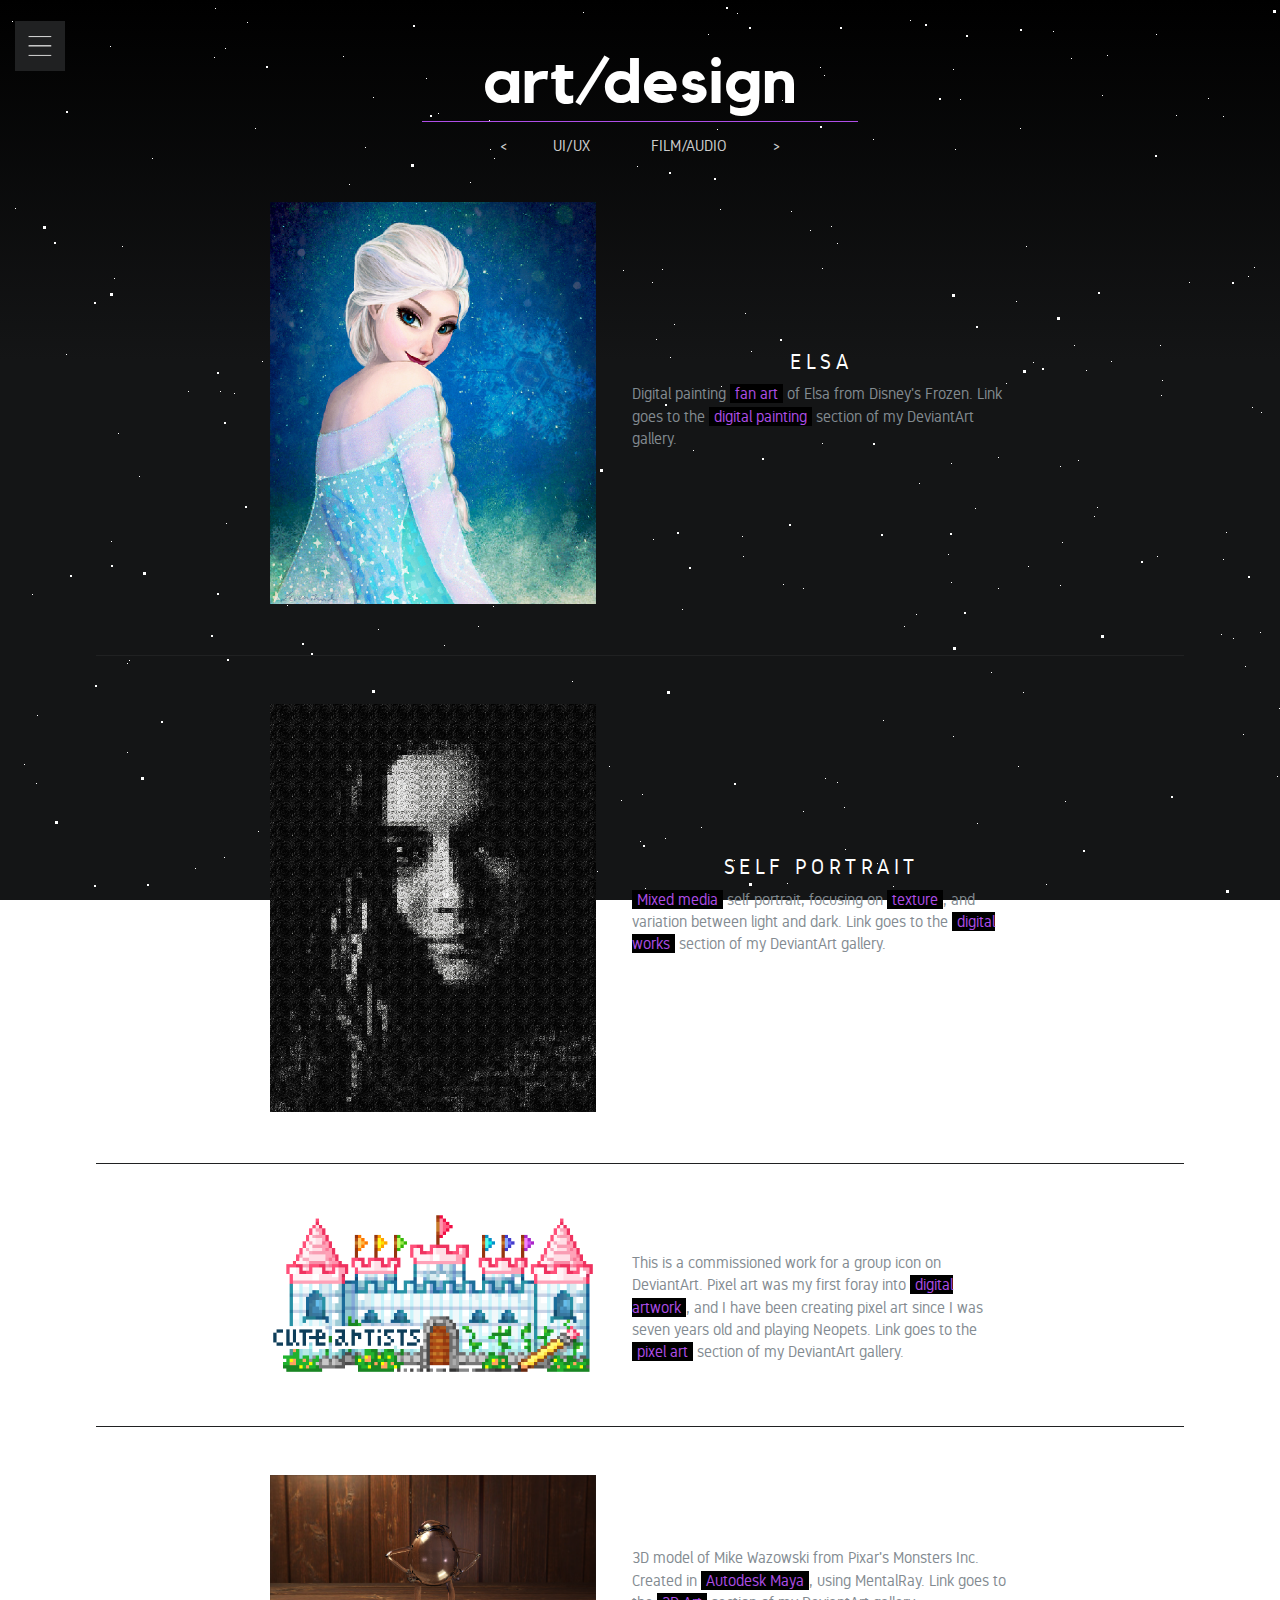
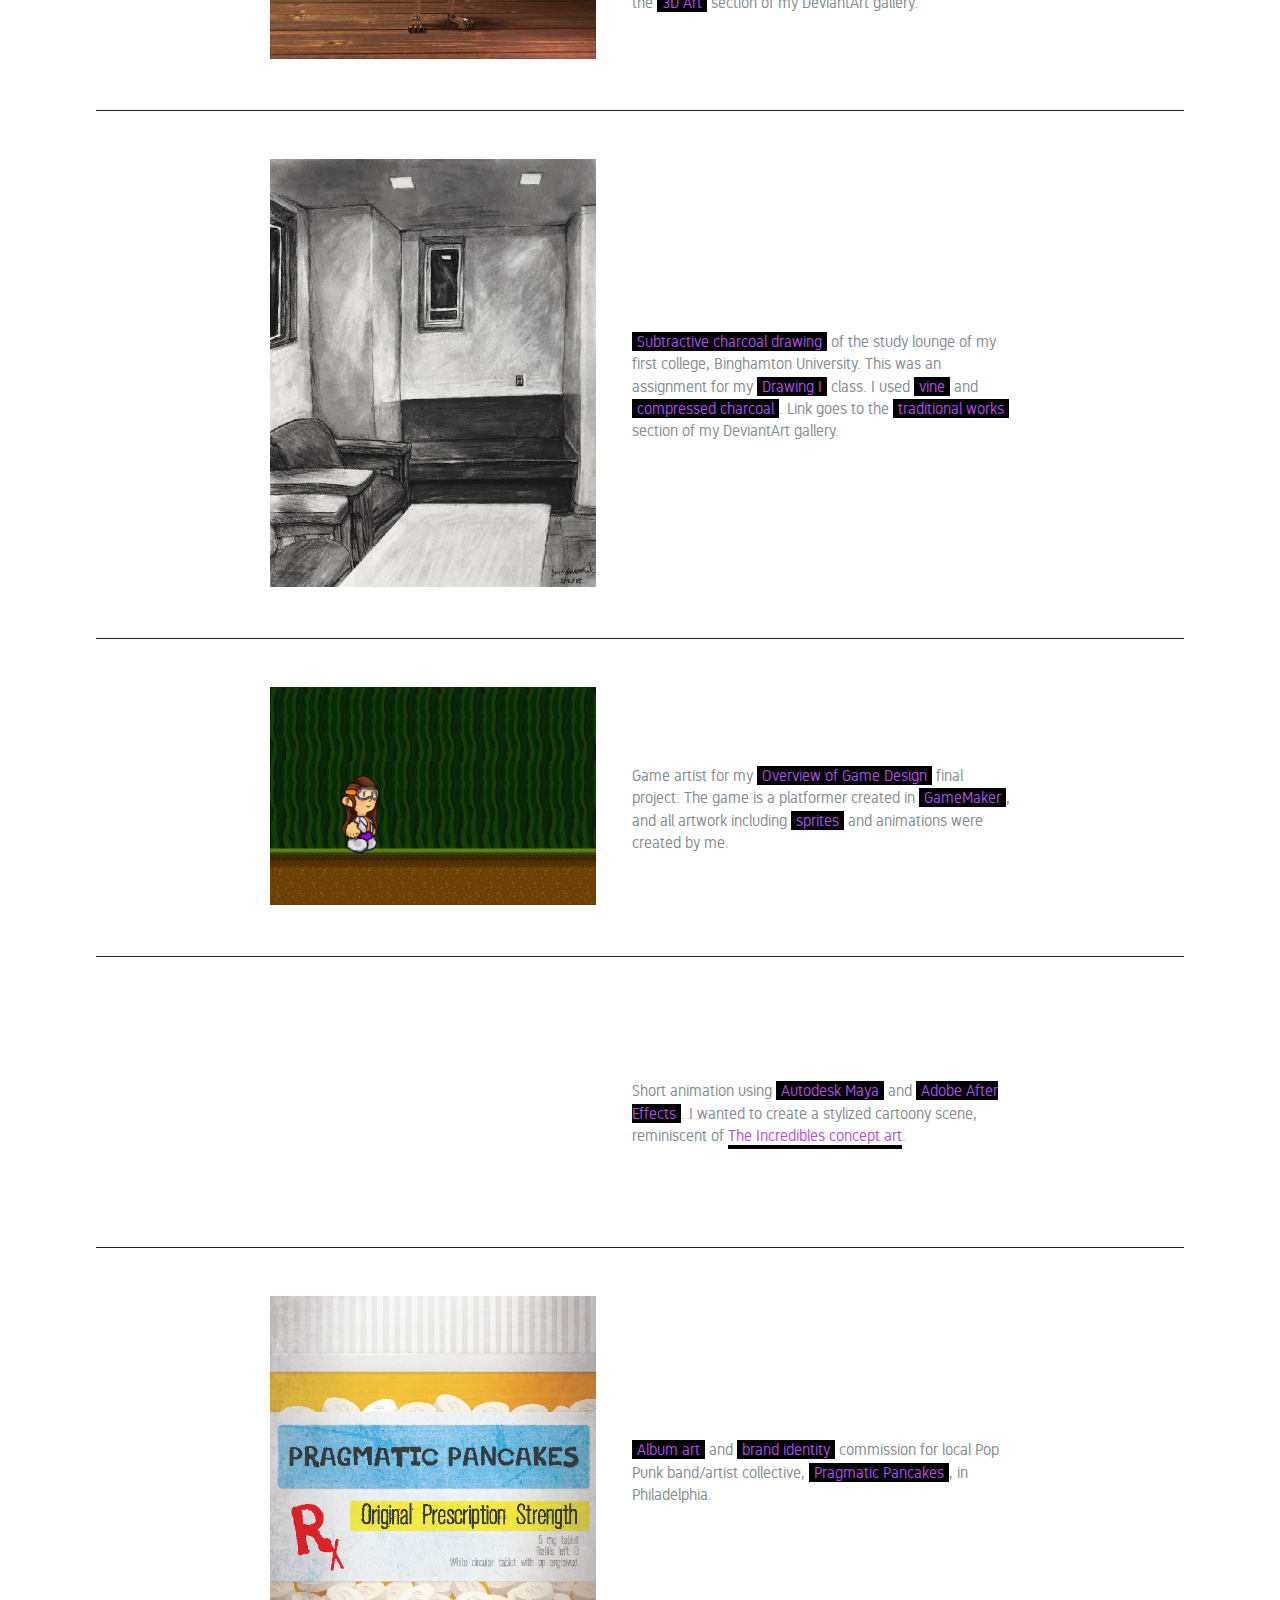
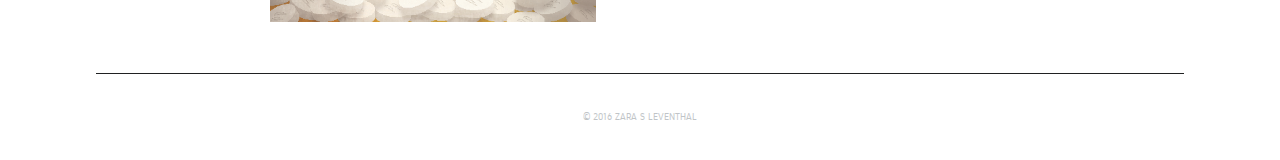
==== art-design.html @ d915e3a4 "added og-types" ====
<!DOCTYPE html>
<html>

<head>
    <meta charset="utf-8">
    <title>Zara || Art/Design</title>
    <meta name="viewport" content="width=device-width, initial-scale=1">
    <link rel='stylesheet prefetch' href='http://netdna.bootstrapcdn.com/bootstrap/3.1.1/css/bootstrap.min.css'>
    <link rel='stylesheet prefetch' href='http://netdna.bootstrapcdn.com/font-awesome/4.0.3/css/font-awesome.css'>
    <link rel="stylesheet" href="css/reset.css" media="screen">
    <link rel="stylesheet" href="css/style.css" media="screen">
    <script src='http://cdnjs.cloudflare.com/ajax/libs/jquery/2.1.3/jquery.min.js'></script>
    <script src="js/nav.js" charset="utf-8"></script>
    <script src="js/hover.js" charset="utf-8"></script>
    <script src="http://s.codepen.io/assets/libs/modernizr.js" type="text/javascript"></script>
    <!-- FAVICON -->
    <link rel="apple-touch-icon" sizes="57x57" href="favicon/apple-icon-57x57.png">
    <link rel="apple-touch-icon" sizes="60x60" href="favicon/apple-icon-60x60.png">
    <link rel="apple-touch-icon" sizes="72x72" href="favicon/apple-icon-72x72.png">
    <link rel="apple-touch-icon" sizes="76x76" href="favicon/apple-icon-76x76.png">
    <link rel="apple-touch-icon" sizes="114x114" href="favicon/apple-icon-114x114.png">
    <link rel="apple-touch-icon" sizes="120x120" href="favicon/apple-icon-120x120.png">
    <link rel="apple-touch-icon" sizes="144x144" href="favicon/apple-icon-144x144.png">
    <link rel="apple-touch-icon" sizes="152x152" href="favicon/apple-icon-152x152.png">
    <link rel="apple-touch-icon" sizes="180x180" href="favicon/apple-icon-180x180.png">
    <link rel="icon" type="image/png" sizes="192x192" href="favicon/android-icon-192x192.png">
    <link rel="icon" type="image/png" sizes="32x32" href="favicon/favicon-32x32.png">
    <link rel="icon" type="image/png" sizes="96x96" href="favicon/favicon-96x96.png">
    <link rel="icon" type="image/png" sizes="16x16" href="http://www.zara-leventhal.com/favicon/favicon-16x16.png">
    <link rel="manifest" href="favicon/manifest.json">
    <meta name="msapplication-TileColor" content="#ffffff">
    <meta name="msapplication-TileImage" content="favicon/ms-icon-144x144.png">
    <meta name="theme-color" content="#ffffff">

    <!-- OG TYPES -->
    <meta property="og:title" content="Zara Leventhal || Portfolio" />
    <meta property="og:type" content="Website" />
    <meta property="og:image" content="http://zara-leventhal.com/img/og.png" />
    <meta property="og:description" content="Zara Leventhal is an Interactive Digital Media student
    at Drexel University." />
      <meta property="og:url" content="http://zara-leventhal.com/" />


</head>

<body>
    <div id='stars'></div>
    <div id='stars2'></div>
    <div id='stars3'></div>

    <div class="nav-class">
        <button href="#" class="toggle-class x">
          <img src="img/x.png" />
        </button>
        <div id="links">
            <ul>
                <li><a href="index.html" class="gradient">Home</a><br><br>
                    <a href="contact.html" class="gradient second">Contact</a><br><br>
                    <a href="resume.html" class="gradient">Resume</a>
                </li>
                <li>
                    <a id="twitter" href="https://twitter.com/zaralev" target="_blank"><img src="img/twitter2.png" alt="Twitter"></a>
                    <a id="github" href="https://github.com/zaralev" target="_blank"><img src="img/github2.png" alt="Github"></a>
                    <a id="vimeo" href="https://vimeo.com/zaralev" target="_blank"><img src="img/vimeo2.png" alt="Vimeo"></a>
                    <a id="linkedin" href="https://www.linkedin.com/in/zaraleventhal" target="_blank"><img src="img/linkedin2.png" alt="LinkedIn"></a>
                </li>
            </ul>
        </div>
    </div>

    <button class="toggle-class">
    <img src="img/hamburger.png" />
    </button>

    <div id="container">
        <h1 class="underline teal">Art/Design</h1>
        <h5 class="next"><a href="ui-ux.html">< UI/UX</a> <a href="film-audio.html">Film/Audio ></a></h5>

        <div class="project art">
            <ul>
                <li>
                    <a href="http://zara-leventhal.deviantart.com/gallery/41516281/Digital-Paintings" target="_blank"><img src="img/elsa.jpg"></a>
                </li>
                <li>
                    <a href="http://zara-leventhal.deviantart.com/gallery/41516281/Digital-Paintings" target="_blank"><h2 class="projLink">Elsa</h2></a>
                    <p> Digital painting <b>fan art</b> of Elsa from Disney's Frozen. Link goes to the <b>digital painting</b> section of my DeviantArt gallery.
                    </p>
                </li>
            </ul>
        </div>

        <div class="project art">
            <ul>
                <li>
                    <a href="http://zara-leventhal.deviantart.com/gallery/31741602/Digital-Works" target="_blank"><img src="img/swirl.jpg"></a>
                </li>
                <li>
                    <a href="http://zara-leventhal.deviantart.com/gallery/31741602/Digital-Works" target="_blank"><h2 class="projLink">Self Portrait</h2></a>
                    <p>
                        <b>Mixed media</b> self portrait, focusing on <b>texture</b>, and variation between light and dark. Link goes to the <b>digital works</b> section of my DeviantArt gallery.
                    </p>
                </li>
            </ul>
        </div>

        <div class="project art">
            <ul>
                <li>
                    <a href="http://zara-leventhal.deviantart.com/gallery/25104016/Pixels" target="_blank"><img src="img/castle.gif"></a>
                </li>
                <li>
                    <a href="http://zara-leventhal.deviantart.com/gallery/25104016/Pixels" target="_blank"><h2 class="projLink">Pixel Art</h2></a>
                    <p>
                        This is a commissioned work for a group icon on DeviantArt. Pixel art was my first foray into <b>digital artwork</b>, and I have been creating pixel art since I was seven years old and playing Neopets. Link goes to the <b>pixel art</b>                        section of my DeviantArt gallery.
                    </p>
                </li>
            </ul>
        </div>

        <div class="project art">
            <ul>
                <li>
                    <a href="http://zara-leventhal.deviantart.com/gallery/44689620/3D-Art" target="_blank"><img src="img/mike.png"></a>
                </li>
                <li>
                    <a href="http://zara-leventhal.deviantart.com/gallery/44689620/3D-Art" target="_blank"><h2 class="projLink">Glassy Mike</h2></a>
                    3D model of Mike Wazowski from Pixar's Monsters Inc. Created in <B>Autodesk Maya</b>, using MentalRay. Link goes to the <b>3D Art</b> section of my DeviantArt gallery.
                    </p>
                </li>
            </ul>
        </div>

        <div class="project art">
            <ul>
                <li>
                    <a href="http://zara-leventhal.deviantart.com/gallery/33961153/Traditional-Art" target="_blank"><img src="img/study.jpg"></a>
                </li>
                <li>
                    <a href="http://zara-leventhal.deviantart.com/gallery/33961153/Traditional-Art" target="_blank"><h2 class="projLink">Subtractive Charcoal</h2></a>
                    <p>
                        <b>Subtractive charcoal drawing</b> of the study lounge of my first college, Binghamton University. This was an assignment for my <b>Drawing I</b> class. I used <b>vine</b> and <b>compressed charcoal</b>. Link goes to the <b>traditional works</b>                        section of my DeviantArt gallery.
                    </p>
                </li>
            </ul>
        </div>

        <div class="project art">
            <ul>
                <li>
                    <a href="http://zaralev.github.io/avas-tiny-adventure/" target="_blank"><img src="img/ava.png"></a>
                </li>
                <li>
                    <a href="http://zaralev.github.io/avas-tiny-adventure/" target="_blank"><h2 class="projLink">Sprite Game Art</h2></a>
                    <p>
                        Game artist for my <b>Overview of Game Design</b> final project. The game is a platformer created in <b>GameMaker</b>, and all artwork including <b>sprites</b> and animations were created by me.
                    </p>
                </li>
            </ul>
        </div>

        <div class="project art">
            <ul>
                <li>
                    <iframe src="https://player.vimeo.com/video/181722795?color=af4ee7&byline=0&portrait=0" width="340" height="191" frameborder="0" webkitallowfullscreen mozallowfullscreen allowfullscreen></iframe>
                </li>
                <li>
                    <a href="" target="_blank"><h2 class="projLink">Car Chase Animation</h2></a>
                    <p>
                        Short animation using <b>Autodesk Maya</b> and <b>Adobe After Effects</b>. I wanted to create a stylized cartoony scene, reminiscent of <a href="http://louromano.blogspot.com/2008/10/more-incredibles.html" target="_blank">The Incredibles concept art</a>.
                    </p>
                </li>
            </ul>
        </div>

        <div class="project art">
            <ul>
                <li>
                    <a href="https://pragmaticpancakes.bandcamp.com/" target="_blank"> <img src="img/pancake.jpg" /></a>
                </li>
                <li>
                    <a href="https://pragmaticpancakes.bandcamp.com/" target="_blank"><h2 class="projLink">Band Album Art</h2></a>
                    <p>
                        <b>Album art</b> and <b>brand identity</b> commission for local Pop Punk band/artist collective, <b>Pragmatic Pancakes</b>, in Philadelphia.
                    </p>
                </li>
            </ul>
        </div>

        <footer class="projectFooter">© 2016 Zara S Leventhal</footer>
    </div>

</body>

</html>
---- css/style.css ----
@import url(stars.css);
@font-face {
  font-family: 'kollektif';
  src: url("../font/kollektif.woff2") format("woff2"), url("../font/kollektif.woff") format("woff");
  font-weight: normal;
  font-style: normal; }
@font-face {
  font-family: 'gidole';
  src: url("../font/gidole.woff2") format("woff2"), url("../font/gidole.woff") format("woff");
  font-weight: normal;
  font-style: normal; }
#stars {
  overflow: hidden; }

#stars2 {
  overflow: hidden; }

#stars3 {
  overflow: hidden; }

* {
  box-sizing: border-box; }

html {
  height: 100%; }

a:active,
a:link,
a:visited {
  text-decoration: none; }

body {
  min-height: 100%;
  margin: 0;
  background-color: #141516;
  background: -moz-linear-gradient(top, #000000 0%, #141516 40%, #141516 100%);
  background: -webkit-gradient(left top, left bottom, color-stop(0%, #000000), color-stop(32%, #141516), color-stop(100%, #141516));
  background: -webkit-linear-gradient(top, #000000 0%, #141516 40%, #141516 100%);
  background: -o-linear-gradient(top, #000000 0%, #141516 40%, #141516 100%);
  background: -ms-linear-gradient(top, #000000 0%, #141516 40%, #141516 100%);
  background: linear-gradient(to bottom, #000000 0%, #141516 40%, #141516 100%);
  filter: progid:DXImageTransform.Microsoft.gradient( startColorstr=  '#000000', endColorstr='#141516', GradientType=0 );
  background-repeat: no-repeat;
  background-attachment: fixed; }

h1 {
  font-family: "kollektif", Helvetica, sans-serif;
  color: #fff;
  text-transform: lowercase;
  text-align: center;
  font-size: 8em;
  transition: 400ms ease-out; }

.underline {
  font-size: 4em;
  padding-bottom: 0.1em;
  margin-bottom: 1em;
  padding-top: 0.2em;
  width: 80%;
  margin: auto; }
  @media screen and (min-width: 944px) {
    .underline {
      width: 40%; } }

.purple {
  border-bottom: 1px solid #19e1af; }

.gold {
  border-bottom: 1px solid #ffe00d; }

.teal {
  border-bottom: 1px solid #af4ee7; }

h2 {
  font-family: "gidole", Helvetica, sans-serif;
  text-transform: lowercase;
  color: #838b91;
  text-align: center;
  font-size: 1.7em;
  margin-top: -0.4em;
  transition: 400ms ease-out; }

h3 {
  font-family: "gidole", Helvetica, sans-serif;
  text-transform: lowercase;
  color: #fff;
  border-bottom: 1px solid #202122;
  width: 50%;
  margin: 1em auto auto;
  text-align: center;
  padding-bottom: 0.5em;
  margin-bottom: 1em;
  font-size: 1.2em; }

h5.next {
  width: 90%;
  text-transform: uppercase;
  margin: auto;
  word-spacing: 2.6em;
  margin-top: 1em;
  transition: 400ms ease; }
  h5.next a {
    color: #ccc;
    transition: 400ms ease;
    padding: 0.5em; }
    h5.next a:active, h5.next a:hover {
      color: #fff;
      background-color: #000;
      transition: 400ms ease; }
  @media only screen and (min-device-width: 320px) and (max-device-width: 480px) {
    h5.next {
      word-spacing: 1.5em; } }

.logo {
  cursor: pointer; }
  .logo:active, .logo:hover {
    text-decoration: none; }
    .logo:active h1,
    .logo:active h2, .logo:hover h1,
    .logo:hover h2 {
      opacity: 0.7; }

.category {
  position: relative;
  top: 1em;
  display: inline-block;
  width: 70%;
  margin: 2em;
  cursor: pointer;
  padding: 1em; }
  .category ul li {
    list-style-type: none;
    text-transform: uppercase;
    line-height: 200%;
    font-size: 0.9em; }
  @media screen and (min-width: 944px) {
    .category {
      top: 3em;
      width: 25%; } }

#image {
  position: absolute; }

.circle {
  transition: 1s ease-out;
  border-radius: 50%;
  border: 1px solid rgba(20, 21, 22, 0); }
  .circle:active, .circle:hover {
    border: 1px solid #19e1af; }
    .circle:active .view, .circle:hover .view {
      color: #fff;
      background-color: #2e3033; }
  @media only screen and (min-device-width: 320px) and (max-device-width: 480px) {
    .circle {
      border: 1px solid #19e1af; } }

.triangle {
  transition: 1s ease-out;
  border-radius: 4em;
  border: 1px solid rgba(20, 21, 22, 0); }
  .triangle:active, .triangle:hover {
    border: 1px solid #ffe00d; }
    .triangle:active .view, .triangle:hover .view {
      color: #fff;
      background-color: #2e3033; }
  @media only screen and (min-device-width: 320px) and (max-device-width: 480px) {
    .triangle {
      border: 1px solid #ffe00d; } }

@keyframes rotate-right {
  from {
    transform: rotate(0deg); }
  to {
    transform: rotate(360deg); } }
.square {
  transition: 1s ease-out;
  border: 1px solid rgba(20, 21, 22, 0); }
  .square:active, .square:hover {
    border: 1px solid #af4ee7; }
    .square:active .view, .square:hover .view {
      color: #fff;
      background-color: #2e3033; }
  @media only screen and (min-device-width: 320px) and (max-device-width: 480px) {
    .square {
      border: 1px solid #af4ee7; } }

.view {
  width: 120px;
  padding: 0.5em;
  margin: 1em 2em 2em;
  background-color: #202122;
  transition: 0.4s ease; }

#container {
  text-align: center;
  position: relative;
  top: 4em;
  transition: 400ms ease-out;
  font-family: "gidole", Helvetica, sans-serif;
  color: #838b91; }
  @media screen and (min-width: 944px) {
    #container {
      height: 92vh; } }
  @media screen and (min-width: 700px) {
    #container {
      top: 2em;
      padding-bottom: 2em;
      width: 85%;
      margin: auto; } }

footer {
  padding: 4em;
  display: block;
  width: 100%;
  text-align: center;
  position: relative;
  bottom: 0;
  font-size: 0.6em;
  text-transform: uppercase;
  color: #838b91;
  opacity: 0.5;
  transition: 400ms ease; }
  @media screen and (min-width: 944px) {
    footer {
      position: absolute;
      padding: 0; } }

.projectFooter {
  position: relative;
  padding: 4em; }

.toggle-class img {
  width: 50px; }

.x {
  position: relative;
  top: 0.4em;
  left: 0; }

.nav-class {
  position: absolute;
  left: -100%;
  top: 0;
  z-index: 9999;
  width: 100%;
  height: 100%;
  background: rgba(0, 0, 0, 0.97);
  padding: 10px;
  -webkit-transition: 300ms ease all;
  -moz-transition: 300ms ease all;
  -ms-transition: 300ms ease all;
  -o-transition: 300ms ease all;
  transition: 300ms ease all; }
  @media screen and (min-width: 500px) {
    .nav-class {
      padding: 10px;
      transition: 0.3s ease-out; } }

.toggle-class {
  padding: 0;
  position: absolute;
  z-index: 50;
  margin-top: -0.4em; }
  @media screen and (min-width: 500px) {
    .toggle-class {
      margin-top: 0;
      padding: 15px;
      transition: 0.3s ease-out; } }

.show {
  -webkit-transform: translateX(300px);
  transform: translateX(300px);
  -webkit-transform: translate3d(0, 0, 0);
  transform: translate3d(100%, 0, 0); }

button {
  background: transparent;
  border: none;
  padding: 0; }
  button:focus {
    outline: none; }

#links {
  width: 100%;
  margin: auto;
  text-align: center;
  margin-top: 20vh; }
  #links ul {
    margin: 0;
    padding: 0;
    text-align: center; }
    #links ul li {
      list-style-type: none;
      text-align: center;
      margin-top: 1em; }
      #links ul li img {
        max-width: 40px;
        margin: 1.5em 0.8em;
        transition: 400ms ease;
        border-radius: 10%;
        cursor: pointer;
        opacity: 0.4; }
        @media screen and (min-width: 944px) {
          #links ul li img {
            max-width: 50px;
            margin: 2em 1em; } }

#twitter {
  transition: 400ms ease; }
  #twitter:active, #twitter:hover {
    background-color: rgba(0, 186, 254, 0.8); }
    #twitter:active img, #twitter:hover img {
      opacity: 1; }

#github {
  transition: 400ms ease; }
  #github:active, #github:hover {
    background-color: rgba(0, 255, 33, 0.8); }
    #github:active img, #github:hover img {
      opacity: 1; }

#vimeo {
  transition: 400ms ease; }
  #vimeo:active, #vimeo:hover {
    background-color: rgba(255, 36, 200, 0.8); }
    #vimeo:active img, #vimeo:hover img {
      opacity: 1; }

#linkedin {
  transition: 400ms ease; }
  #linkedin:active, #linkedin:hover {
    background-color: rgba(255, 134, 36, 0.8); }
    #linkedin:active img, #linkedin:hover img {
      opacity: 1; }

ul .gradient {
  color: #fff;
  font-family: "kollektif", Helvetica, sans-serif;
  text-transform: lowercase;
  line-height: 120%;
  padding: 0 0.2em;
  font-size: 4em; }

ul li a.gradient:first-child {
  background-image: linear-gradient(rgba(25, 225, 175, 0.5) 0%, rgba(25, 225, 175, 0.5) 100%);
  background-repeat: repeat-y;
  background-size: 0 0;
  background-position: 0 65%;
  transition: 400ms ease; }
  ul li a.gradient:first-child:active, ul li a.gradient:first-child:hover {
    color: #141516;
    text-decoration: none;
    background-image: linear-gradient(#19e1af 0%, #19e1af 100%);
    background-size: 100% 1em; }

.second {
  background-image: linear-gradient(rgba(255, 224, 13, 0.5) 0%, rgba(255, 224, 13, 0.5) 100%);
  background-repeat: repeat-y;
  background-size: 0 0;
  background-position: 0 65%;
  transition: 400ms ease; }
  .second:active, .second:hover {
    color: #141516;
    text-decoration: none;
    background-image: linear-gradient(#ffe00d 0%, #ffe00d 100%);
    background-size: 100% 1em; }

ul li a.gradient:last-child {
  background-image: linear-gradient(rgba(175, 78, 231, 0.5) 0%, rgba(175, 78, 231, 0.5) 100%);
  background-repeat: repeat-y;
  background-size: 0 0;
  background-position: 0 65%;
  transition: 400ms ease; }
  ul li a.gradient:last-child:active, ul li a.gradient:last-child:hover {
    color: #141516;
    text-decoration: none;
    background-image: linear-gradient(#af4ee7 0%, #af4ee7 100%);
    background-size: 100% 1em; }

.project {
  border-bottom: 1px solid #202122; }
  .project ul {
    margin: 2em; }
    .project ul li {
      list-style-type: none;
      display: inline-table;
      padding: 1.2em;
      vertical-align: middle; }
      @media screen and (min-width: 944px) {
        .project ul li {
          padding: 1em; } }
      @media only screen and (min-device-width: 320px) and (max-device-width: 480px) {
        .project ul li iframe {
          width: 300px;
          height: 150px; } }
      .project ul li a:active, .project ul li a:hover {
        text-decoration: none; }
      .project ul li:first-child {
        width: 100%;
        text-align: center; }
        @media only screen and (min-device-width: 320px) and (max-device-width: 480px) {
          .project ul li:first-child {
            text-align: left; } }
        @media screen and (min-width: 944px) {
          .project ul li:first-child {
            width: 35%; } }
        .project ul li:first-child img {
          max-width: 100%;
          transition: 400ms ease;
          cursor: pointer; }
          .project ul li:first-child img:hover {
            opacity: 1; }
      .project ul li:last-child {
        width: 100%;
        text-align: justify;
        line-height: 140%; }
        @media screen and (min-width: 944px) {
          .project ul li:last-child {
            width: 40%;
            text-align: left; } }
      .project ul li h2 {
        font-family: "gidole", Helvetica, sans-serif;
        text-transform: uppercase;
        color: #fff;
        text-align: center;
        font-size: 1.4em;
        margin: -0.4em auto 0.5em;
        transition: 400ms ease-out;
        letter-spacing: 0.2em; }

.uiux .projLink {
  background-image: linear-gradient(#19e1af 100%, #19e1af 0%);
  background-repeat: repeat-y;
  background-size: 0 0;
  background-position: 50% 0;
  transition: 400ms ease; }
  .uiux .projLink:active, .uiux .projLink:hover {
    color: #000;
    text-decoration: none;
    background-image: linear-gradient(#19e1af 0%, #19e1af 100%);
    background-size: 100% 1em; }
.uiux b {
  color: #19e1af;
  background-color: black;
  padding: 0 0.3em;
  opacity: 1; }

.film ul li a img {
  border: 1px solid rgba(255, 224, 13, 0.8); }
.film ul li iframe {
  margin-left: -1em; }
.film .projLink {
  background-image: linear-gradient(#ffe00d 100%, #ffe00d 0%);
  background-repeat: repeat-y;
  background-size: 0 0;
  background-position: 50% 0;
  transition: 400ms ease; }
  .film .projLink:active, .film .projLink:hover {
    color: #000;
    text-decoration: none;
    background-image: linear-gradient(#ffe00d 0%, #ffe00d 100%);
    background-size: 100% 1em; }
.film b {
  color: #ffe00d;
  background-color: black;
  padding: 0 0.3em;
  opacity: 1; }

.art ul li iframe {
  margin-left: -1em; }
.art .projLink {
  background-image: linear-gradient(#af4ee7 100%, #ffe00d 0%);
  background-repeat: repeat-y;
  background-size: 0 0;
  background-position: 50% 0;
  transition: 400ms ease; }
  .art .projLink:active, .art .projLink:hover {
    color: #000;
    text-decoration: none;
    background-image: linear-gradient(#af4ee7 0%, #af4ee7 100%);
    background-size: 100% 1em; }
.art p a {
  color: #af4ee7;
  border-bottom: 4px solid #000; }
  .art p a:active, .art p a:hover {
    color: #cb71ff; }
.art b {
  color: #af4ee7;
  background-color: black;
  padding: 0 0.3em;
  opacity: 1; }

#bio {
  display: block;
  width: 90%;
  margin: 0.7em auto 0;
  line-height: 180%;
  padding: 1em; }
  #bio a {
    color: #000;
    background-color: #19e1af;
    transition: 400ms ease; }
    #bio a:active, #bio a:hover {
      color: #fff;
      background-color: #000;
      transition: 400ms ease; }
  @media screen and (min-width: 944px) {
    #bio {
      width: 60%;
      margin-top: 2em; } }

#email {
  margin: 2em auto;
  display: block;
  font-size: 1.6em;
  color: #19e1af;
  transition: 400ms ease;
  letter-spacing: 0.2em; }
  #email:active, #email:hover {
    color: #ffe00d; }
  @media screen and (min-width: 944px) {
    #email {
      width: 60%;
      font-size: 2em; } }

#social a img {
  margin: 1em;
  opacity: 0.5;
  width: 40px; }
  @media screen and (min-width: 944px) {
    #social a img {
      width: 70px; } }

#social {
  margin-bottom: 5em; }
  @media screen and (min-width: 944px) {
    #social {
      margin-bottom: 6em; } }

/*# sourceMappingURL=style.css.map */
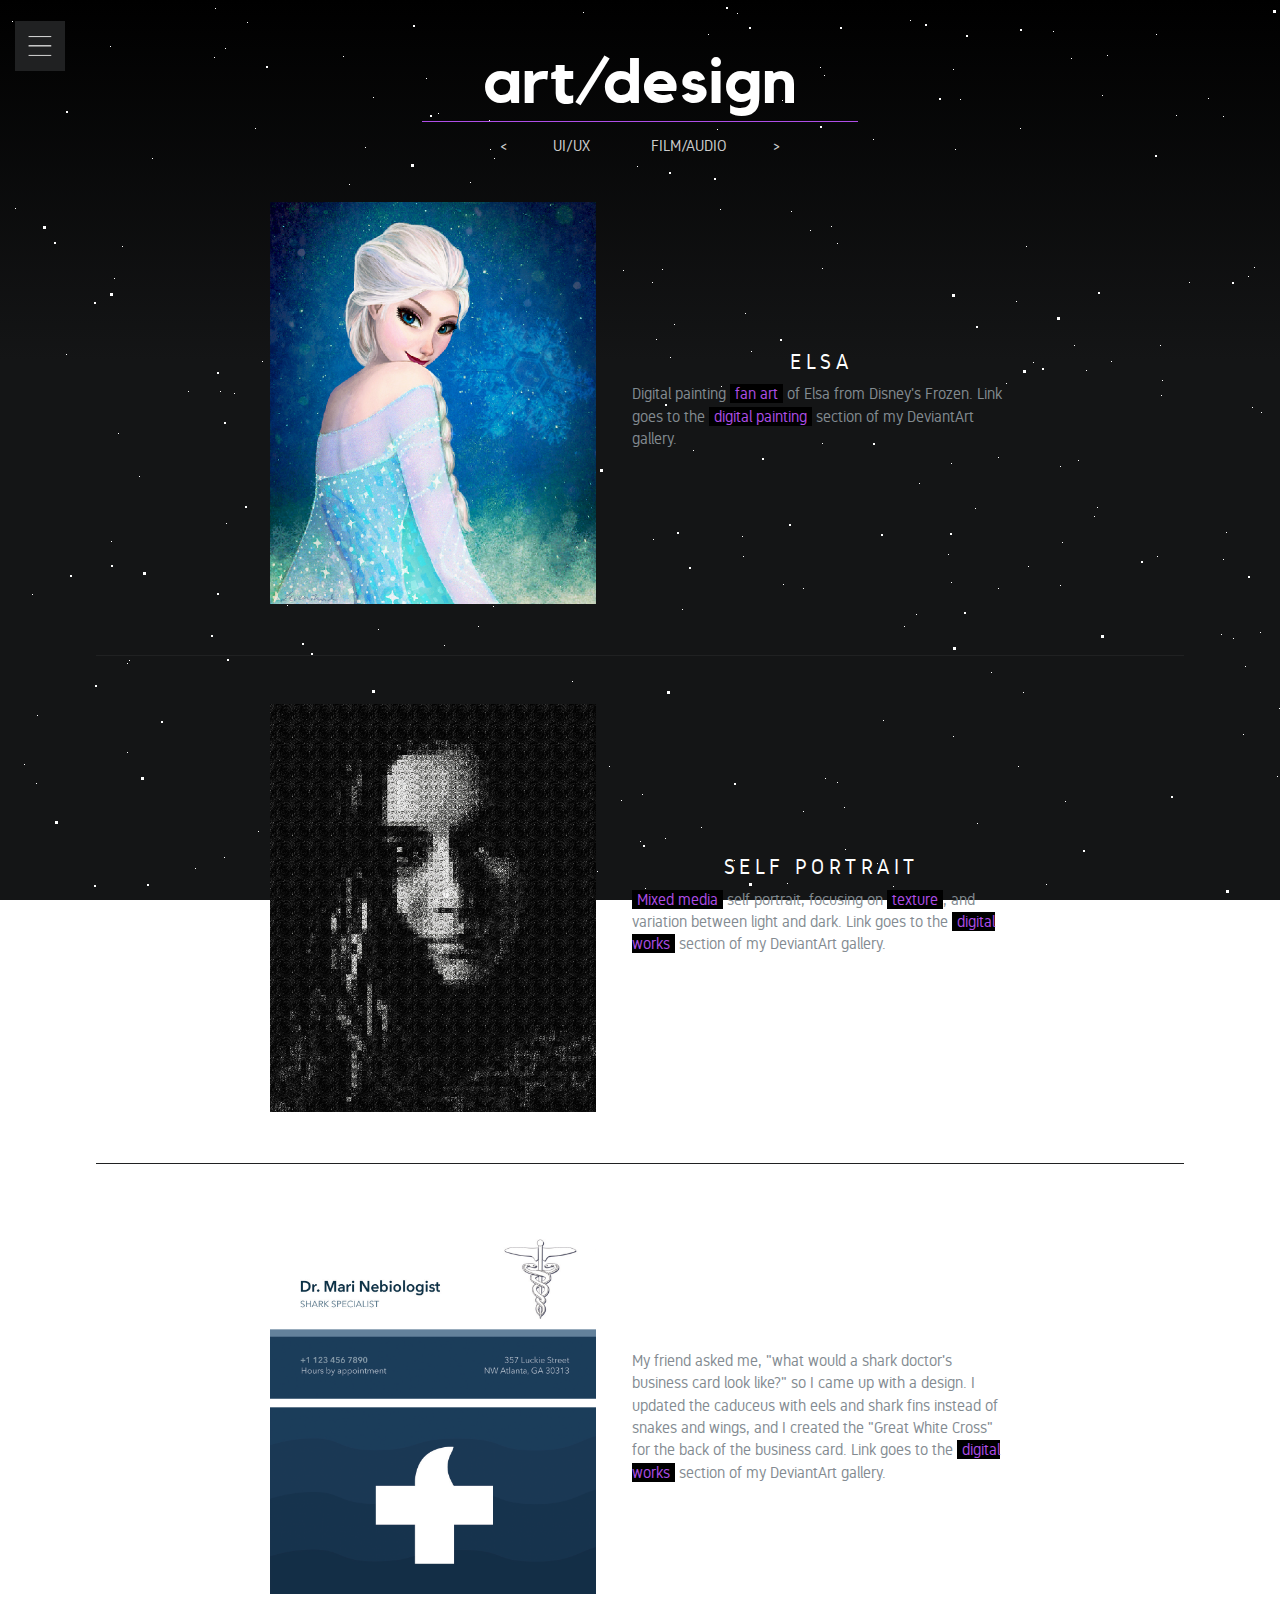
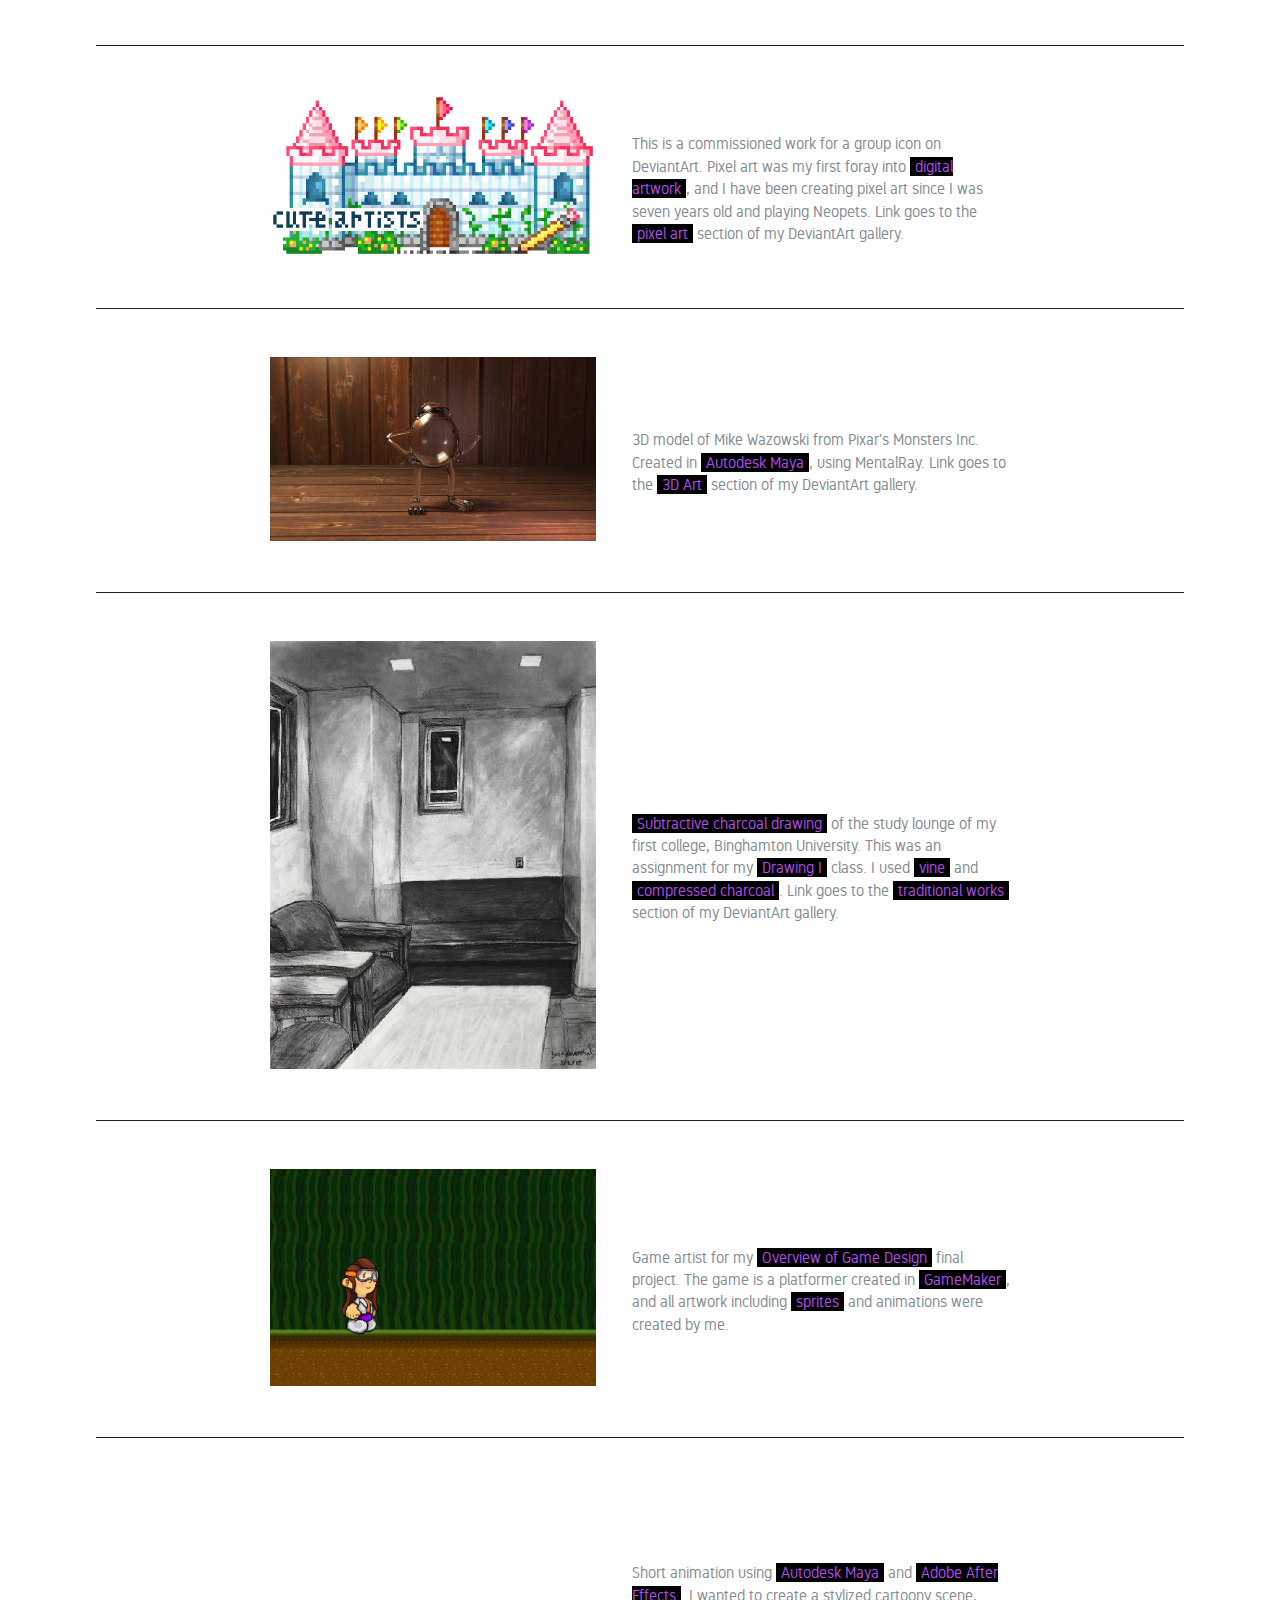
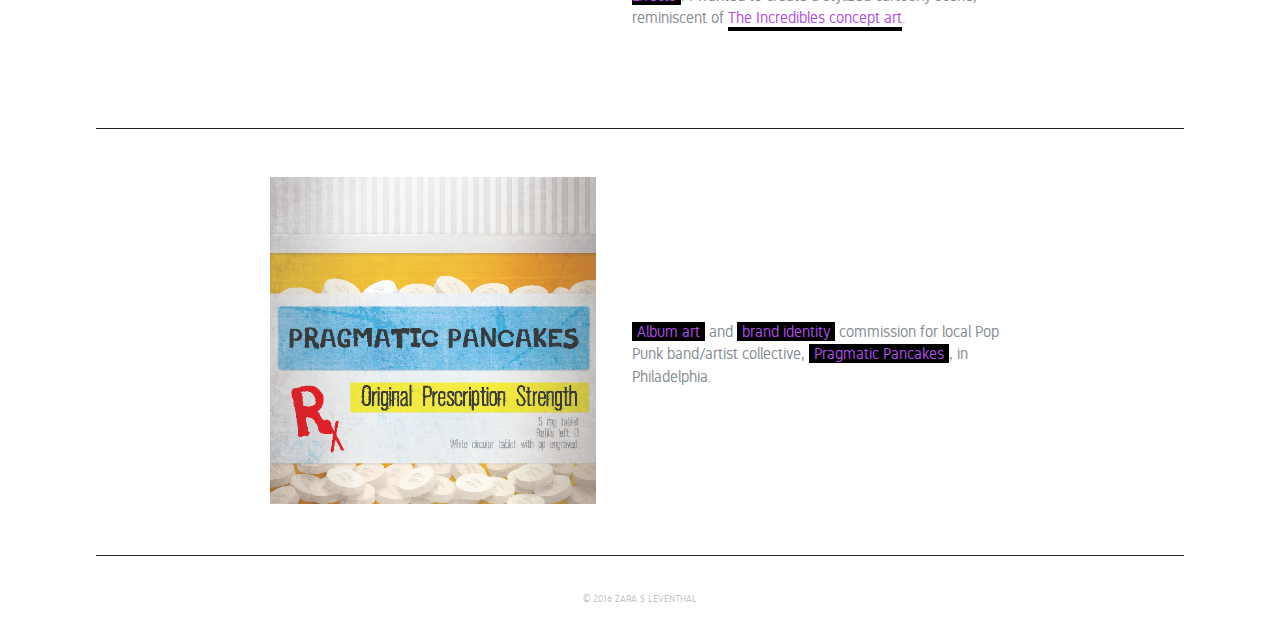
==== commit 4fd8323e: "added shark doctor business card" ====
--- a/art-design.html
+++ b/art-design.html
@@ -106,6 +106,21 @@
         <div class="project art">
             <ul>
                 <li>
+                    <a href="http://zara-leventhal.deviantart.com/gallery/31741602/Digital-Works" target="_blank"><img src="img/shark.png"></a>
+                </li>
+                <li>
+                    <a href="http://zara-leventhal.deviantart.com/gallery/31741602/Digital-Works" target="_blank"><h2 class="projLink">Shark Doctor</h2></a>
+                    <p>
+                        My friend asked me, "what would a shark doctor's business card look like?" so I came up with a design. I updated the caduceus with eels and shark fins instead of snakes and wings, and I created the "Great White Cross" for the back of the business card. Link goes to the <b>digital works</b> section of my DeviantArt gallery.
+                    </p>
+                </li>
+            </ul>
+        </div>
+
+
+        <div class="project art">
+            <ul>
+                <li>
                     <a href="http://zara-leventhal.deviantart.com/gallery/25104016/Pixels" target="_blank"><img src="img/castle.gif"></a>
                 </li>
                 <li>
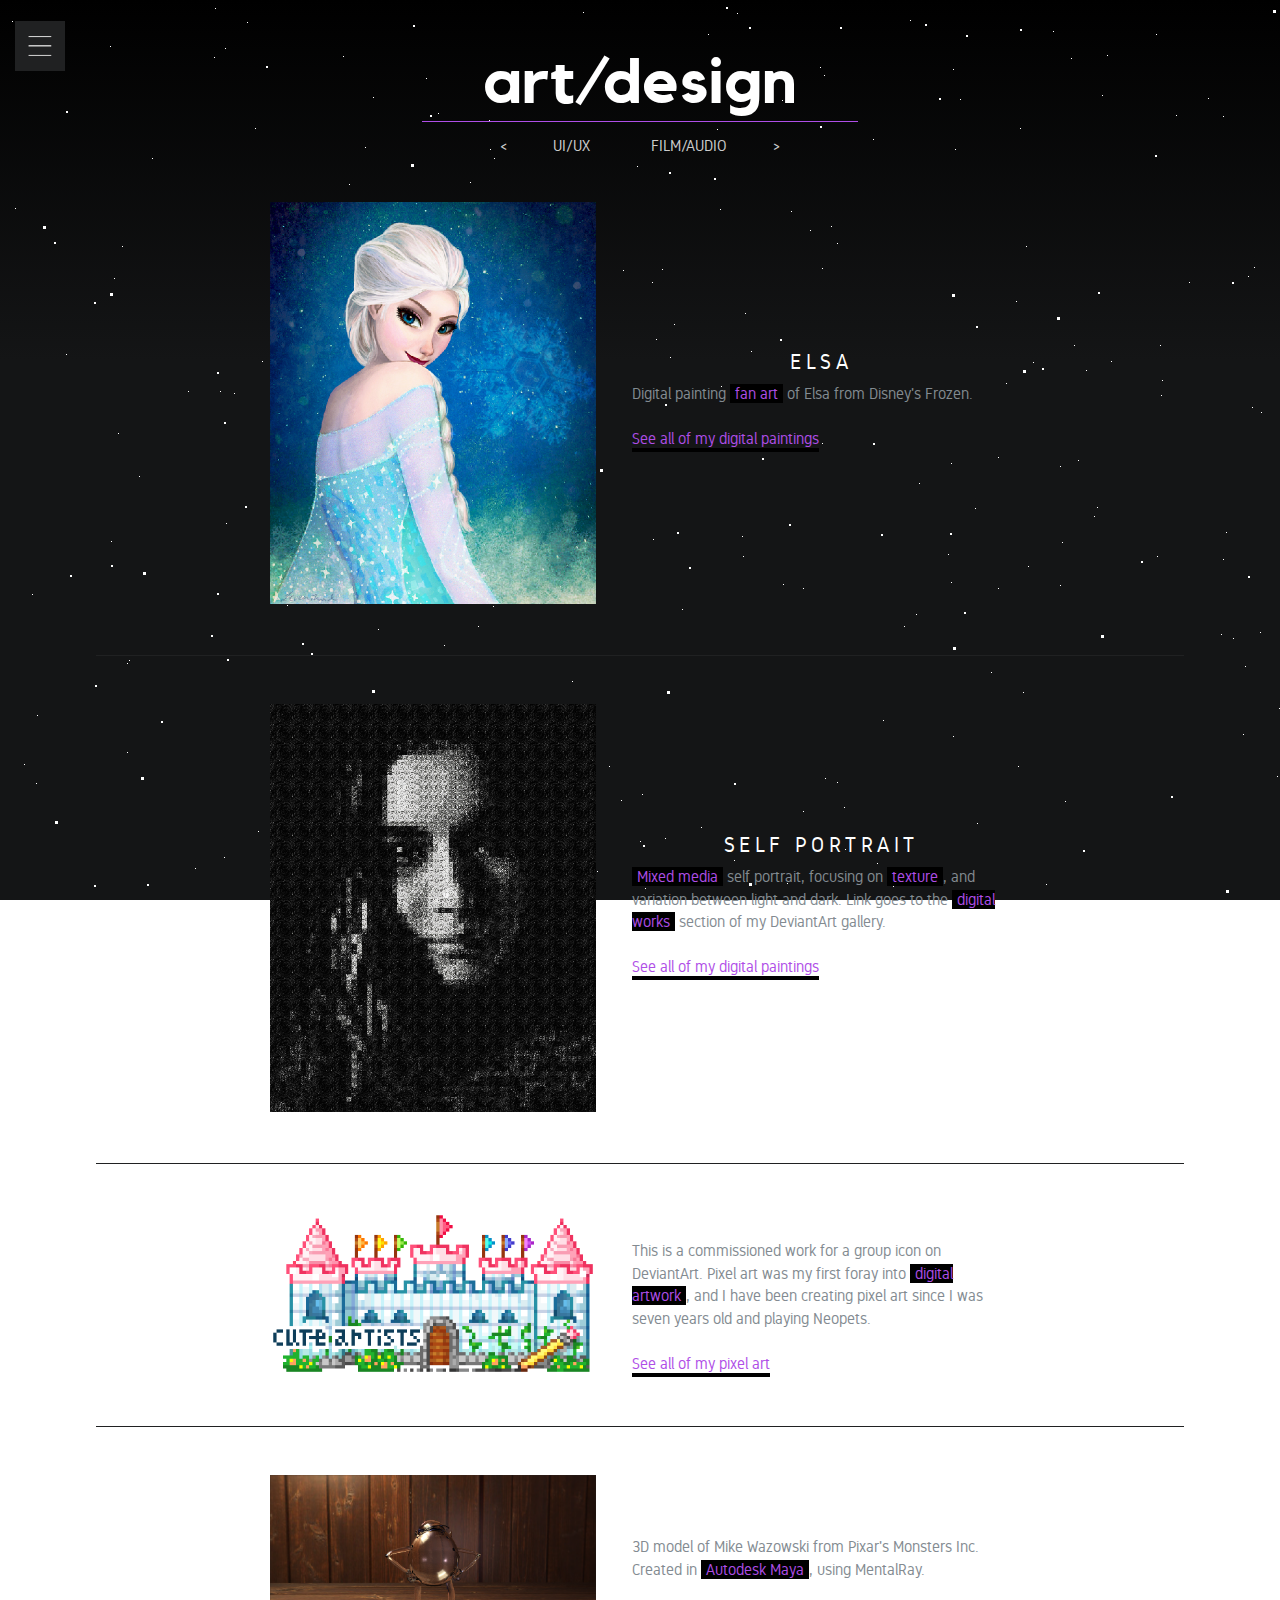
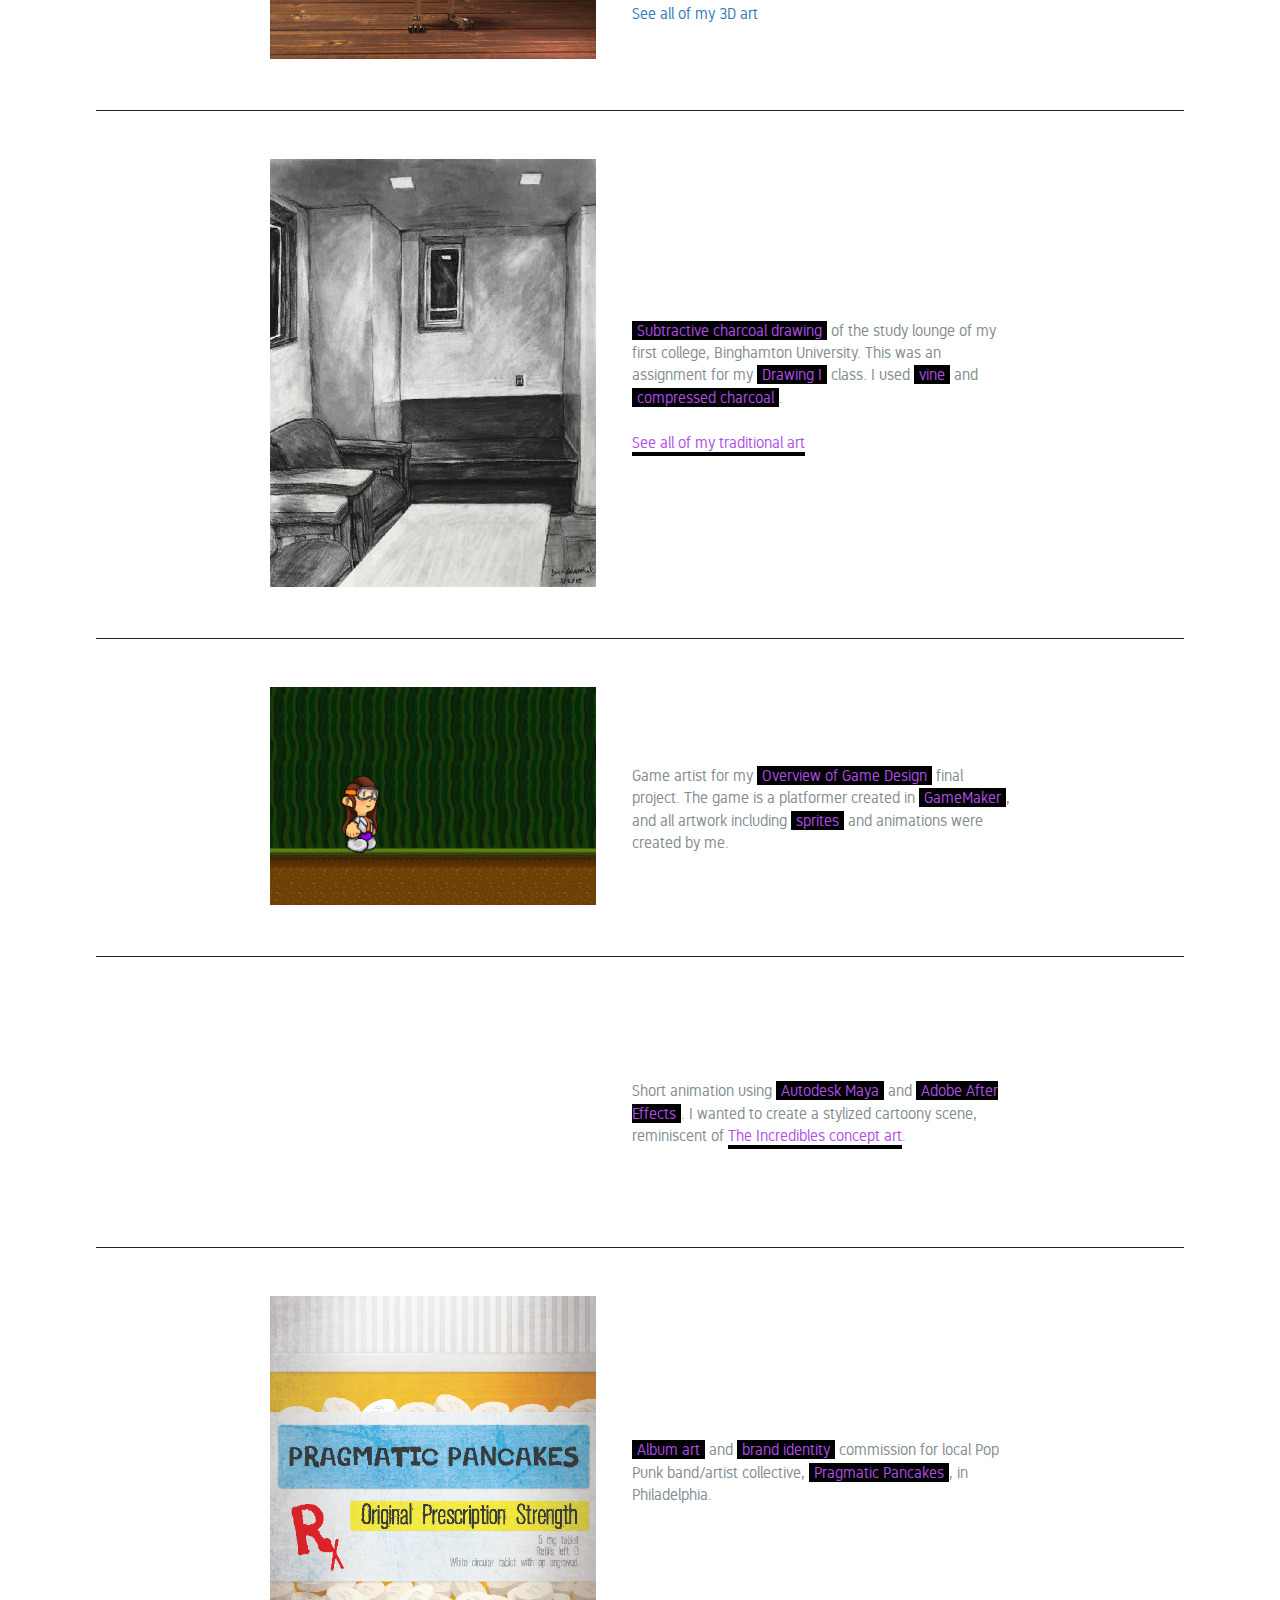
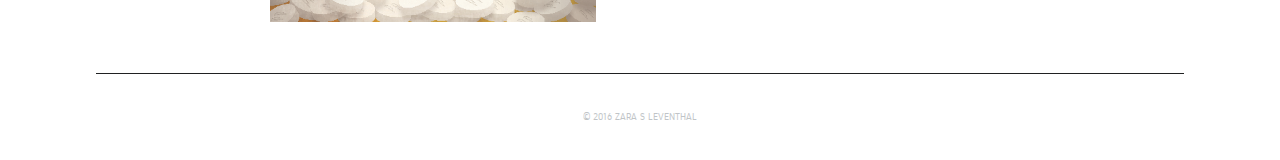
==== commit bce2bf9c: "information update on ui and design" ====
--- a/art-design.html
+++ b/art-design.html
@@ -5,6 +5,13 @@
     <meta charset="utf-8">
     <title>Zara || Art/Design</title>
     <meta name="viewport" content="width=device-width, initial-scale=1">
+    <!-- Allow web app to be run in full-screen mode. -->
+    <meta name="apple-mobile-web-app-capable" content="yes">
+    <!-- Configure the status bar. -->
+    <meta name="apple-mobile-web-app-status-bar-style" content="black">
+    <!-- Make the app title different than the page title. -->
+    <meta name="apple-mobile-web-app-title" content="zaralev">
+
     <link rel='stylesheet prefetch' href='http://netdna.bootstrapcdn.com/bootstrap/3.1.1/css/bootstrap.min.css'>
     <link rel='stylesheet prefetch' href='http://netdna.bootstrapcdn.com/font-awesome/4.0.3/css/font-awesome.css'>
     <link rel="stylesheet" href="css/reset.css" media="screen">
@@ -54,10 +61,10 @@
         </button>
         <div id="links">
             <ul>
-                <li><a href="index.html" class="gradient">Home</a><br><br>
-                    <a href="contact.html" class="gradient second">Contact</a><br><br>
-                    <a href="resume.html" class="gradient">Resume</a>
-                </li>
+              <li><a href="index.html" class="gradient" id="homelink">Home</a><br><br>
+                  <a href="contact.html" class="gradient second" id="contactlink">Contact</a><br><br>
+                  <a href="resume.html" class="gradient" id="resumelink">Resume</a>
+              </li>
                 <li>
                     <a id="twitter" href="https://twitter.com/zaralev" target="_blank"><img src="img/twitter2.png" alt="Twitter"></a>
                     <a id="github" href="https://github.com/zaralev" target="_blank"><img src="img/github2.png" alt="Github"></a>
@@ -79,31 +86,34 @@
         <div class="project art">
             <ul>
                 <li>
-                    <a href="http://zara-leventhal.deviantart.com/gallery/41516281/Digital-Paintings" target="_blank"><img src="img/elsa.jpg"></a>
-                </li>
-                <li>
-                    <a href="http://zara-leventhal.deviantart.com/gallery/41516281/Digital-Paintings" target="_blank"><h2 class="projLink">Elsa</h2></a>
-                    <p> Digital painting <b>fan art</b> of Elsa from Disney's Frozen. Link goes to the <b>digital painting</b> section of my DeviantArt gallery.
-                    </p>
-                </li>
-            </ul>
-        </div>
-
-        <div class="project art">
-            <ul>
-                <li>
-                    <a href="http://zara-leventhal.deviantart.com/gallery/31741602/Digital-Works" target="_blank"><img src="img/swirl.jpg"></a>
-                </li>
-                <li>
-                    <a href="http://zara-leventhal.deviantart.com/gallery/31741602/Digital-Works" target="_blank"><h2 class="projLink">Self Portrait</h2></a>
+                    <a href="http://zara-leventhal.deviantart.com/art/Elsa-425032719" target="_blank"><img src="img/elsa.jpg"></a>
+                </li>
+                <li>
+                    <a href="http://zara-leventhal.deviantart.com/art/Elsa-425032719" target="_blank"><h2 class="projLink">Elsa</h2></a>
+                    <p> Digital painting <b>fan art</b> of Elsa from Disney's Frozen.<br><br>
+                      <a href="http://zara-leventhal.deviantart.com/gallery/41516281/Digital-Paintings" target="_blank">See all of my digital paintings</a>
+                    </p>
+                </li>
+            </ul>
+        </div>
+
+        <div class="project art">
+            <ul>
+                <li>
+                    <a href="http://zara-leventhal.deviantart.com/art/Texture-Self-Portrait-591109059" target="_blank"><img src="img/swirl.jpg"></a>
+                </li>
+                <li>
+                    <a href="http://zara-leventhal.deviantart.com/art/Texture-Self-Portrait-591109059" target="_blank"><h2 class="projLink">Self Portrait</h2></a>
                     <p>
                         <b>Mixed media</b> self portrait, focusing on <b>texture</b>, and variation between light and dark. Link goes to the <b>digital works</b> section of my DeviantArt gallery.
-                    </p>
-                </li>
-            </ul>
-        </div>
-
-        <div class="project art">
+                        <br><br>
+                          <a href="http://zara-leventhal.deviantart.com/gallery/31741602/Digital-Works" target="_blank">See all of my digital paintings</a>
+                    </p>
+                </li>
+            </ul>
+        </div>
+
+        <!-- <div class="project art">
             <ul>
                 <li>
                     <a href="http://zara-leventhal.deviantart.com/gallery/31741602/Digital-Works" target="_blank"><img src="img/shark.png"></a>
@@ -115,45 +125,51 @@
                     </p>
                 </li>
             </ul>
-        </div>
-
-
-        <div class="project art">
-            <ul>
-                <li>
-                    <a href="http://zara-leventhal.deviantart.com/gallery/25104016/Pixels" target="_blank"><img src="img/castle.gif"></a>
-                </li>
-                <li>
-                    <a href="http://zara-leventhal.deviantart.com/gallery/25104016/Pixels" target="_blank"><h2 class="projLink">Pixel Art</h2></a>
-                    <p>
-                        This is a commissioned work for a group icon on DeviantArt. Pixel art was my first foray into <b>digital artwork</b>, and I have been creating pixel art since I was seven years old and playing Neopets. Link goes to the <b>pixel art</b>                        section of my DeviantArt gallery.
-                    </p>
-                </li>
-            </ul>
-        </div>
-
-        <div class="project art">
-            <ul>
-                <li>
-                    <a href="http://zara-leventhal.deviantart.com/gallery/44689620/3D-Art" target="_blank"><img src="img/mike.png"></a>
-                </li>
-                <li>
-                    <a href="http://zara-leventhal.deviantart.com/gallery/44689620/3D-Art" target="_blank"><h2 class="projLink">Glassy Mike</h2></a>
-                    3D model of Mike Wazowski from Pixar's Monsters Inc. Created in <B>Autodesk Maya</b>, using MentalRay. Link goes to the <b>3D Art</b> section of my DeviantArt gallery.
-                    </p>
-                </li>
-            </ul>
-        </div>
-
-        <div class="project art">
-            <ul>
-                <li>
-                    <a href="http://zara-leventhal.deviantart.com/gallery/33961153/Traditional-Art" target="_blank"><img src="img/study.jpg"></a>
-                </li>
-                <li>
-                    <a href="http://zara-leventhal.deviantart.com/gallery/33961153/Traditional-Art" target="_blank"><h2 class="projLink">Subtractive Charcoal</h2></a>
-                    <p>
-                        <b>Subtractive charcoal drawing</b> of the study lounge of my first college, Binghamton University. This was an assignment for my <b>Drawing I</b> class. I used <b>vine</b> and <b>compressed charcoal</b>. Link goes to the <b>traditional works</b>                        section of my DeviantArt gallery.
+        </div> -->
+
+
+        <div class="project art">
+            <ul>
+                <li>
+                    <a href="http://zara-leventhal.deviantart.com/art/C-CuteArtists-Group-Icon-516332997" target="_blank"><img src="img/castle.gif"></a>
+                </li>
+                <li>
+                    <a href="http://zara-leventhal.deviantart.com/art/C-CuteArtists-Group-Icon-516332997" target="_blank"><h2 class="projLink">Pixel Art</h2></a>
+                    <p>
+                        This is a commissioned work for a group icon on DeviantArt. Pixel art was my first foray into <b>digital artwork</b>, and I have been creating pixel art since I was seven years old and playing Neopets.
+                        <br><br>
+                          <a href="http://zara-leventhal.deviantart.com/gallery/25104016/Pixels" target="_blank">See all of my pixel art</a>
+                    </p>
+                </li>
+            </ul>
+        </div>
+
+        <div class="project art">
+            <ul>
+                <li>
+                    <a href="http://zara-leventhal.deviantart.com/art/Glassy-Mike-395576226" target="_blank"><img src="img/mike.png"></a>
+                </li>
+                <li>
+                    <a href="http://zara-leventhal.deviantart.com/art/Glassy-Mike-395576226" target="_blank"><h2 class="projLink">Glassy Mike</h2></a>
+                    3D model of Mike Wazowski from Pixar's Monsters Inc. Created in <B>Autodesk Maya</b>, using MentalRay.
+                      <br><br>
+                        <a href="http://zara-leventhal.deviantart.com/gallery/44689620/3D-Art" target="_blank">See all of my 3D art</a>
+                    </p>
+                </li>
+            </ul>
+        </div>
+
+        <div class="project art">
+            <ul>
+                <li>
+                    <a href="http://zara-leventhal.deviantart.com/art/Study-Lounge-517874257" target="_blank"><img src="img/study.jpg"></a>
+                </li>
+                <li>
+                    <a href="http://zara-leventhal.deviantart.com/art/Study-Lounge-517874257" target="_blank"><h2 class="projLink">Subtractive Charcoal</h2></a>
+                    <p>
+                        <b>Subtractive charcoal drawing</b> of the study lounge of my first college, Binghamton University. This was an assignment for my <b>Drawing I</b> class. I used <b>vine</b> and <b>compressed charcoal</b>.
+                        <br><br>
+                          <a href="http://zara-leventhal.deviantart.com/gallery/33961153/Traditional-Art" target="_blank">See all of my traditional art</a>
                     </p>
                 </li>
             </ul>
--- a/css/style.css
+++ b/css/style.css
@@ -493,9 +493,8 @@
 #bio {
   display: block;
   width: 90%;
-  margin: 0.7em auto 0;
-  line-height: 180%;
-  padding: 1em; }
+  margin: 0 auto;
+  line-height: 180%; }
   #bio a {
     color: #000;
     background-color: #19e1af;
@@ -537,4 +536,127 @@
     #social {
       margin-bottom: 6em; } }
 
+ul#resume #experience h5 + span {
+  color: #555; }
+ul#resume #experience .list .date span:nth-child(2) {
+  border-bottom: 1px solid #ffe00d; }
+ul#resume #experience .info h6 + span {
+  color: #af4ee7; }
+ul#resume #education .list .date span:nth-child(2) {
+  border-bottom: 1px solid #19e1af; }
+ul#resume #education .info h6 + span {
+  color: #ffe00d; }
+ul#resume #activities .list .date span:nth-child(2) {
+  border-bottom: 1px solid #af4ee7; }
+ul#resume #activities .info h6 + span {
+  color: #19e1af; }
+ul#resume #projects .list .date span:nth-child(2) {
+  border-bottom: 1px solid #ffe00d; }
+ul#resume #projects .info h6 + span {
+  color: #af4ee7; }
+ul#resume .section {
+  background-color: rgba(0, 0, 0, 0.8);
+  padding: 1em;
+  margin-left: -1em;
+  margin-right: -1em; }
+ul#resume h5 {
+  color: #fff;
+  font-size: 1.8em;
+  font-family: "kollektif", Helvetica, sans-serif;
+  text-transform: lowercase; }
+  ul#resume h5 + span {
+    letter-spacing: 0.1em;
+    font-size: 0.9em;
+    text-transform: uppercase; }
+ul#resume li {
+  list-style-type: none;
+  display: inline-table;
+  text-align: left;
+  margin-bottom: -1em; }
+  ul#resume li#firstColumn {
+    width: 100%;
+    padding: 1em; }
+    @media screen and (min-width: 944px) {
+      ul#resume li#firstColumn {
+        width: 49%; } }
+  ul#resume li#secondColumn {
+    width: 100%;
+    padding: 1em; }
+    @media screen and (min-width: 944px) {
+      ul#resume li#secondColumn {
+        width: 49%; } }
+ul#resume ul.list {
+  margin: 1.3em 0 2em; }
+  ul#resume ul.list li {
+    list-style-type: none;
+    display: inline-table; }
+    ul#resume ul.list li.date {
+      margin-right: 0.1em;
+      width: 28%;
+      text-align: right; }
+      ul#resume ul.list li.date span {
+        display: block; }
+        ul#resume ul.list li.date span:first-child {
+          margin-bottom: 0.3em;
+          color: #ddd; }
+        ul#resume ul.list li.date span:nth-child(2) {
+          text-transform: uppercase;
+          padding-bottom: 0.3em;
+          font-size: 0.8em; }
+      @media screen and (min-width: 944px) {
+        ul#resume ul.list li.date {
+          margin-right: 0.3em;
+          width: 30%; } }
+    ul#resume ul.list li.info {
+      width: 70%;
+      line-height: 1.3em;
+      padding-left: 0.5em;
+      text-align: justify; }
+      @media screen and (min-width: 944px) {
+        ul#resume ul.list li.info {
+          width: 67%;
+          padding-left: 0.2em;
+          text-align: left; } }
+      ul#resume ul.list li.info h6 {
+        color: #fff;
+        font-family: "kollektif", Helvetica, sans-serif;
+        letter-spacing: 0.1em; }
+        ul#resume ul.list li.info h6 + span {
+          text-transform: uppercase;
+          display: block;
+          letter-spacing: 0.2em;
+          font-size: 0.8em;
+          margin-bottom: 0.4em; }
+      ul#resume ul.list li.info ul#bullets li {
+        margin: 0 0 0.4em;
+        padding: 0; }
+
+#contact {
+  margin: 1.5em auto; }
+  #contact li {
+    list-style-type: none;
+    display: inline-table;
+    vertical-align: middle;
+    padding: 0;
+    margin: 0; }
+    #contact li img {
+      max-width: 80%;
+      margin: -1em 0 1em 0;
+      transition: 0.6s ease-out; }
+      @media screen and (min-width: 944px) {
+        #contact li img {
+          margin-left: 4em;
+          max-width: 150%;
+          margin: auto; } }
+    #contact li:first-child {
+      width: 100%; }
+      @media screen and (min-width: 944px) {
+        #contact li:first-child {
+          width: 25%; } }
+    #contact li:last-child {
+      width: 100%; }
+      @media screen and (min-width: 944px) {
+        #contact li:last-child {
+          width: 74%; } }
+
 /*# sourceMappingURL=style.css.map */
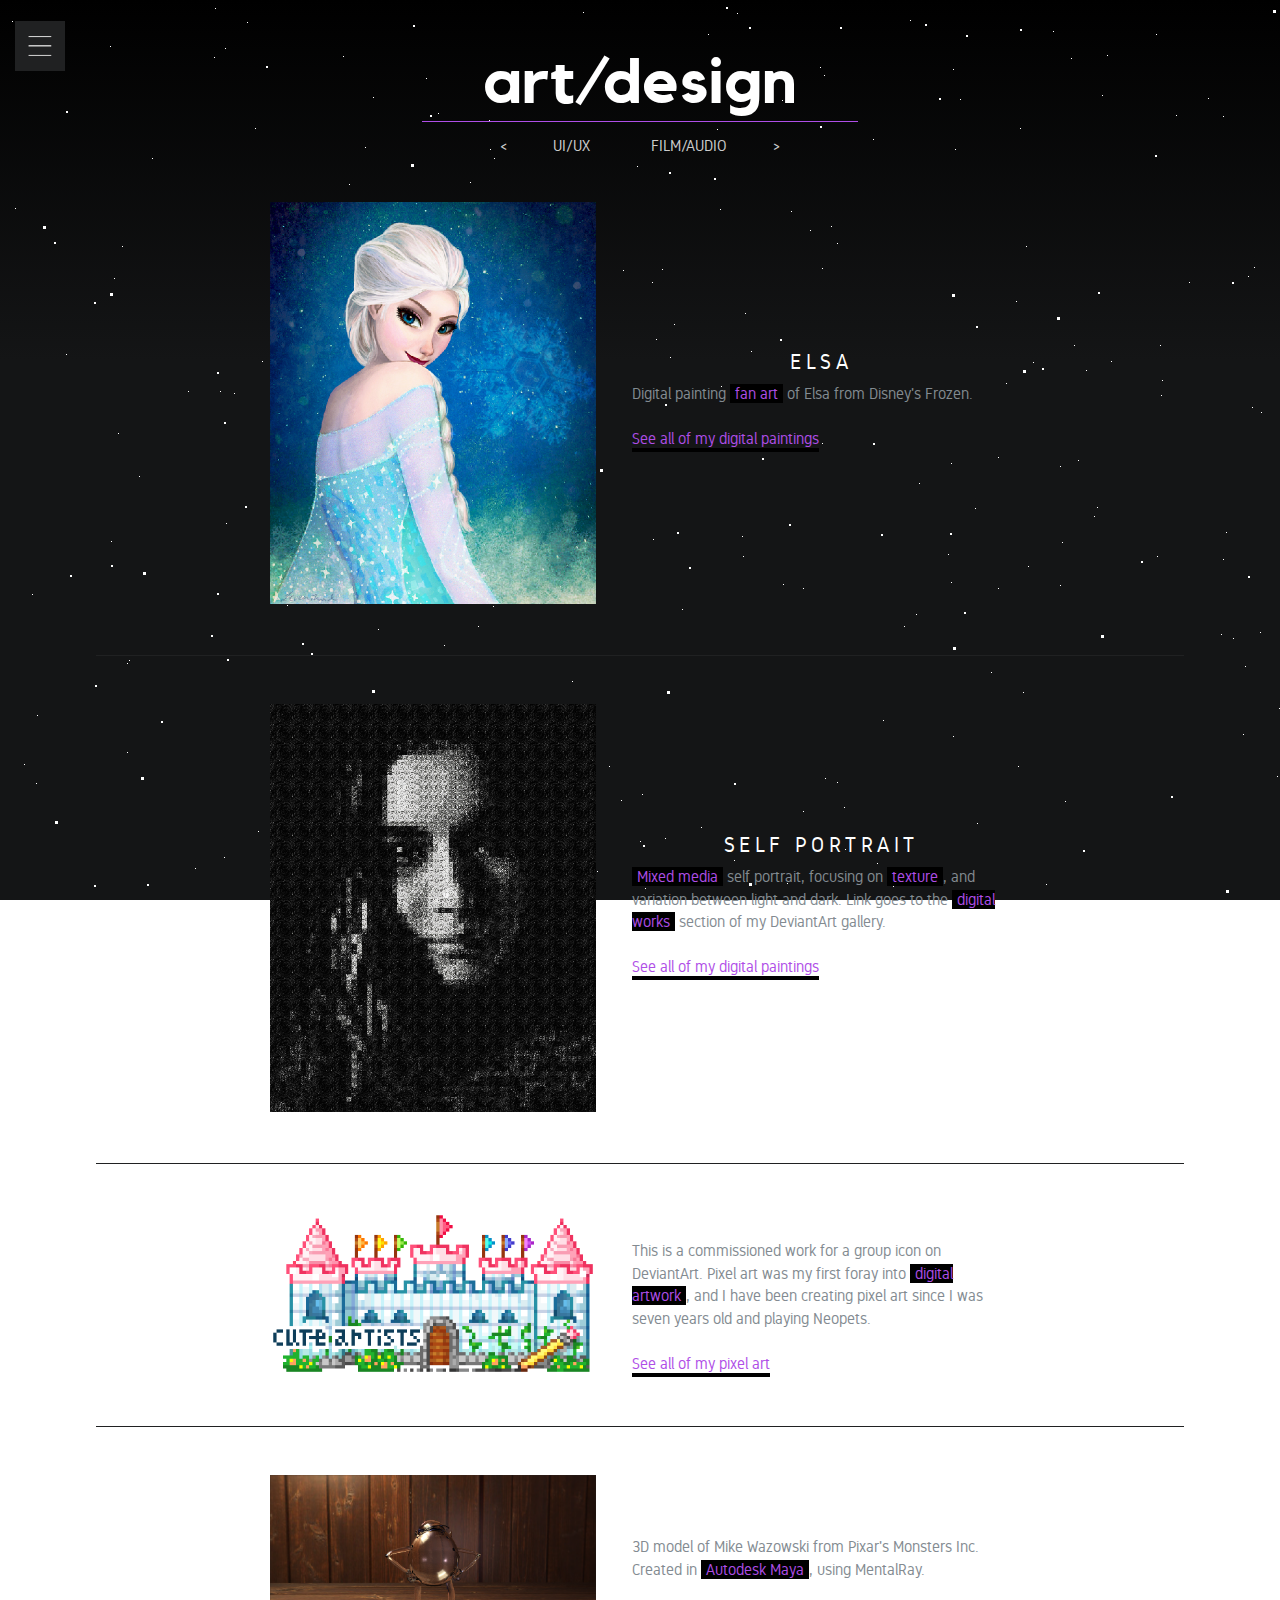
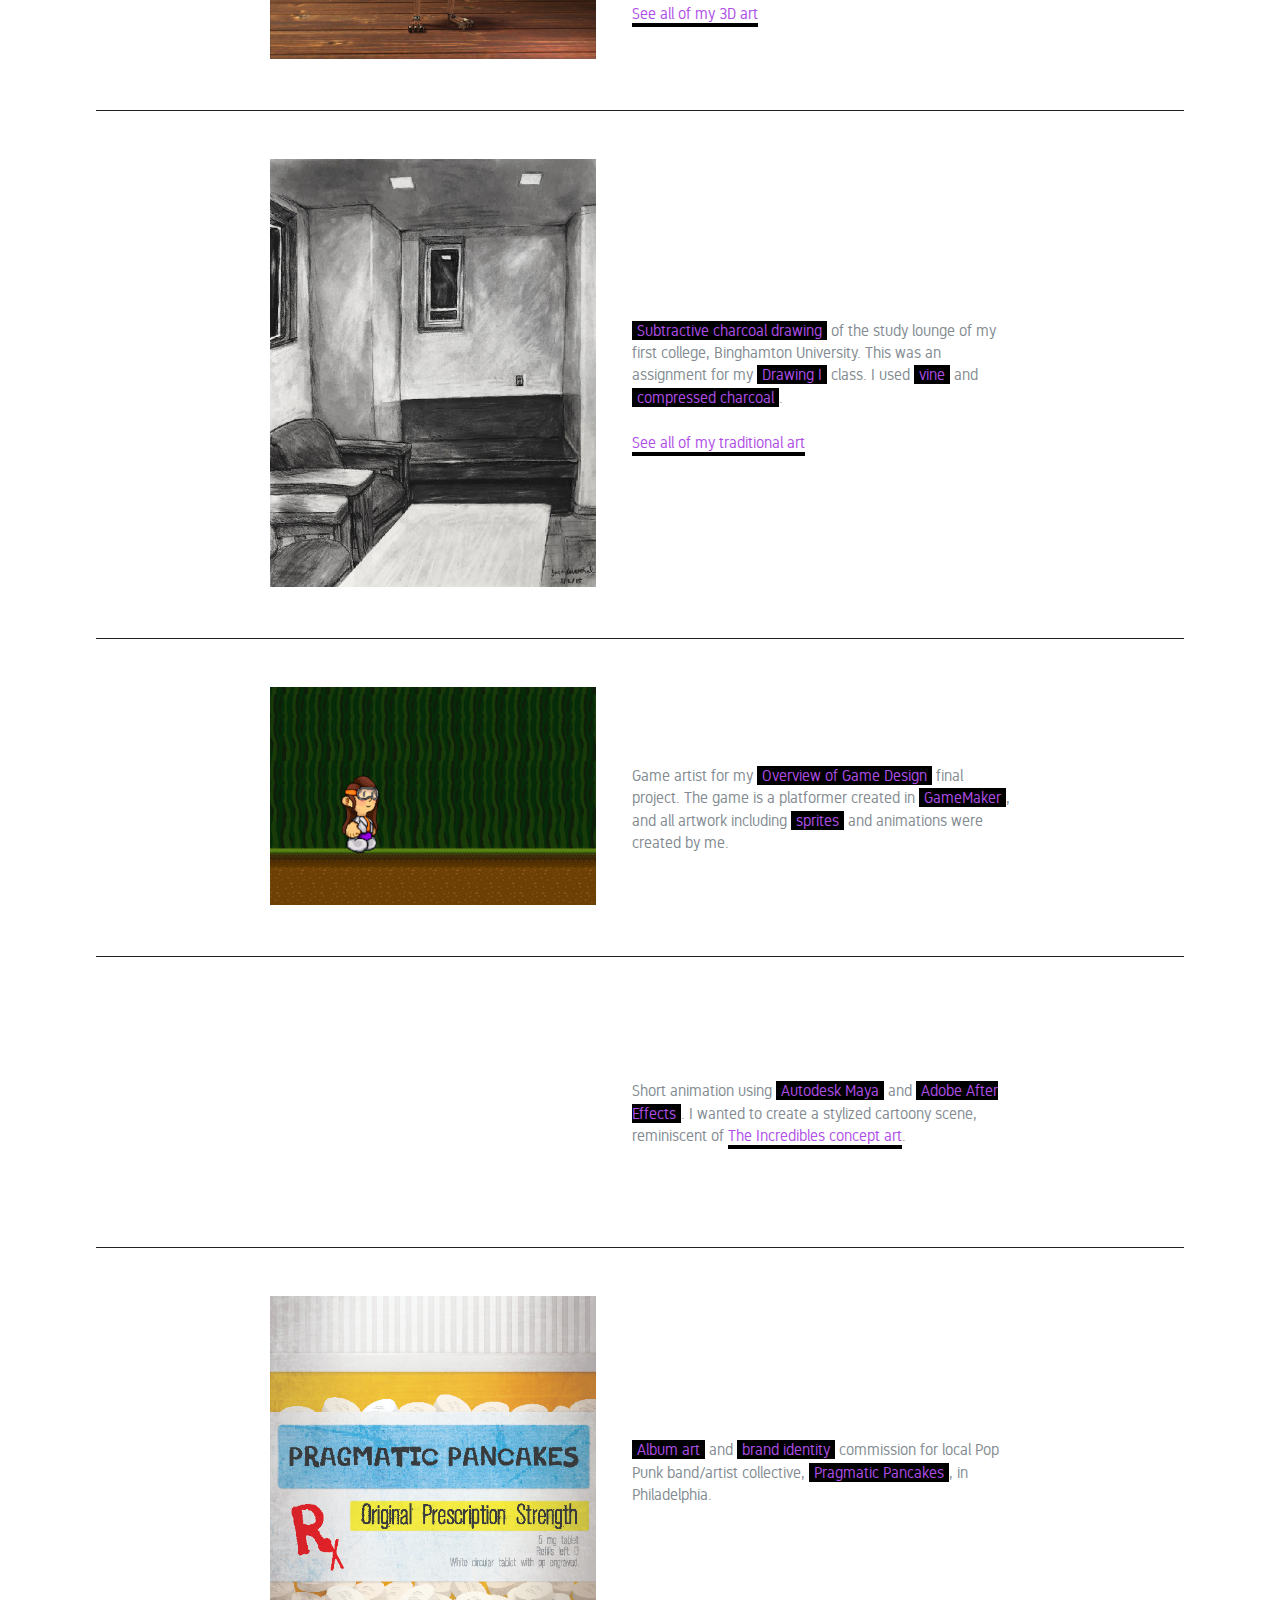
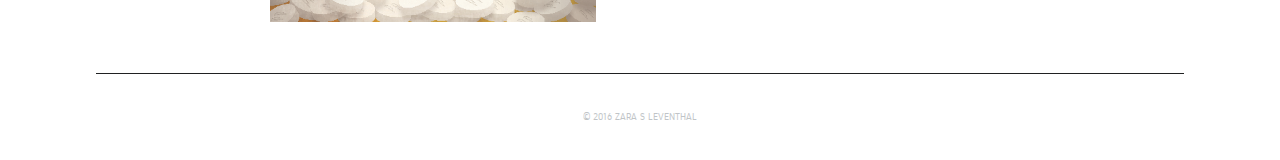
==== commit 65755dda: "fixed missing p tag" ====
--- a/art-design.html
+++ b/art-design.html
@@ -151,6 +151,7 @@
                 </li>
                 <li>
                     <a href="http://zara-leventhal.deviantart.com/art/Glassy-Mike-395576226" target="_blank"><h2 class="projLink">Glassy Mike</h2></a>
+                    <p>
                     3D model of Mike Wazowski from Pixar's Monsters Inc. Created in <B>Autodesk Maya</b>, using MentalRay.
                       <br><br>
                         <a href="http://zara-leventhal.deviantart.com/gallery/44689620/3D-Art" target="_blank">See all of my 3D art</a>
